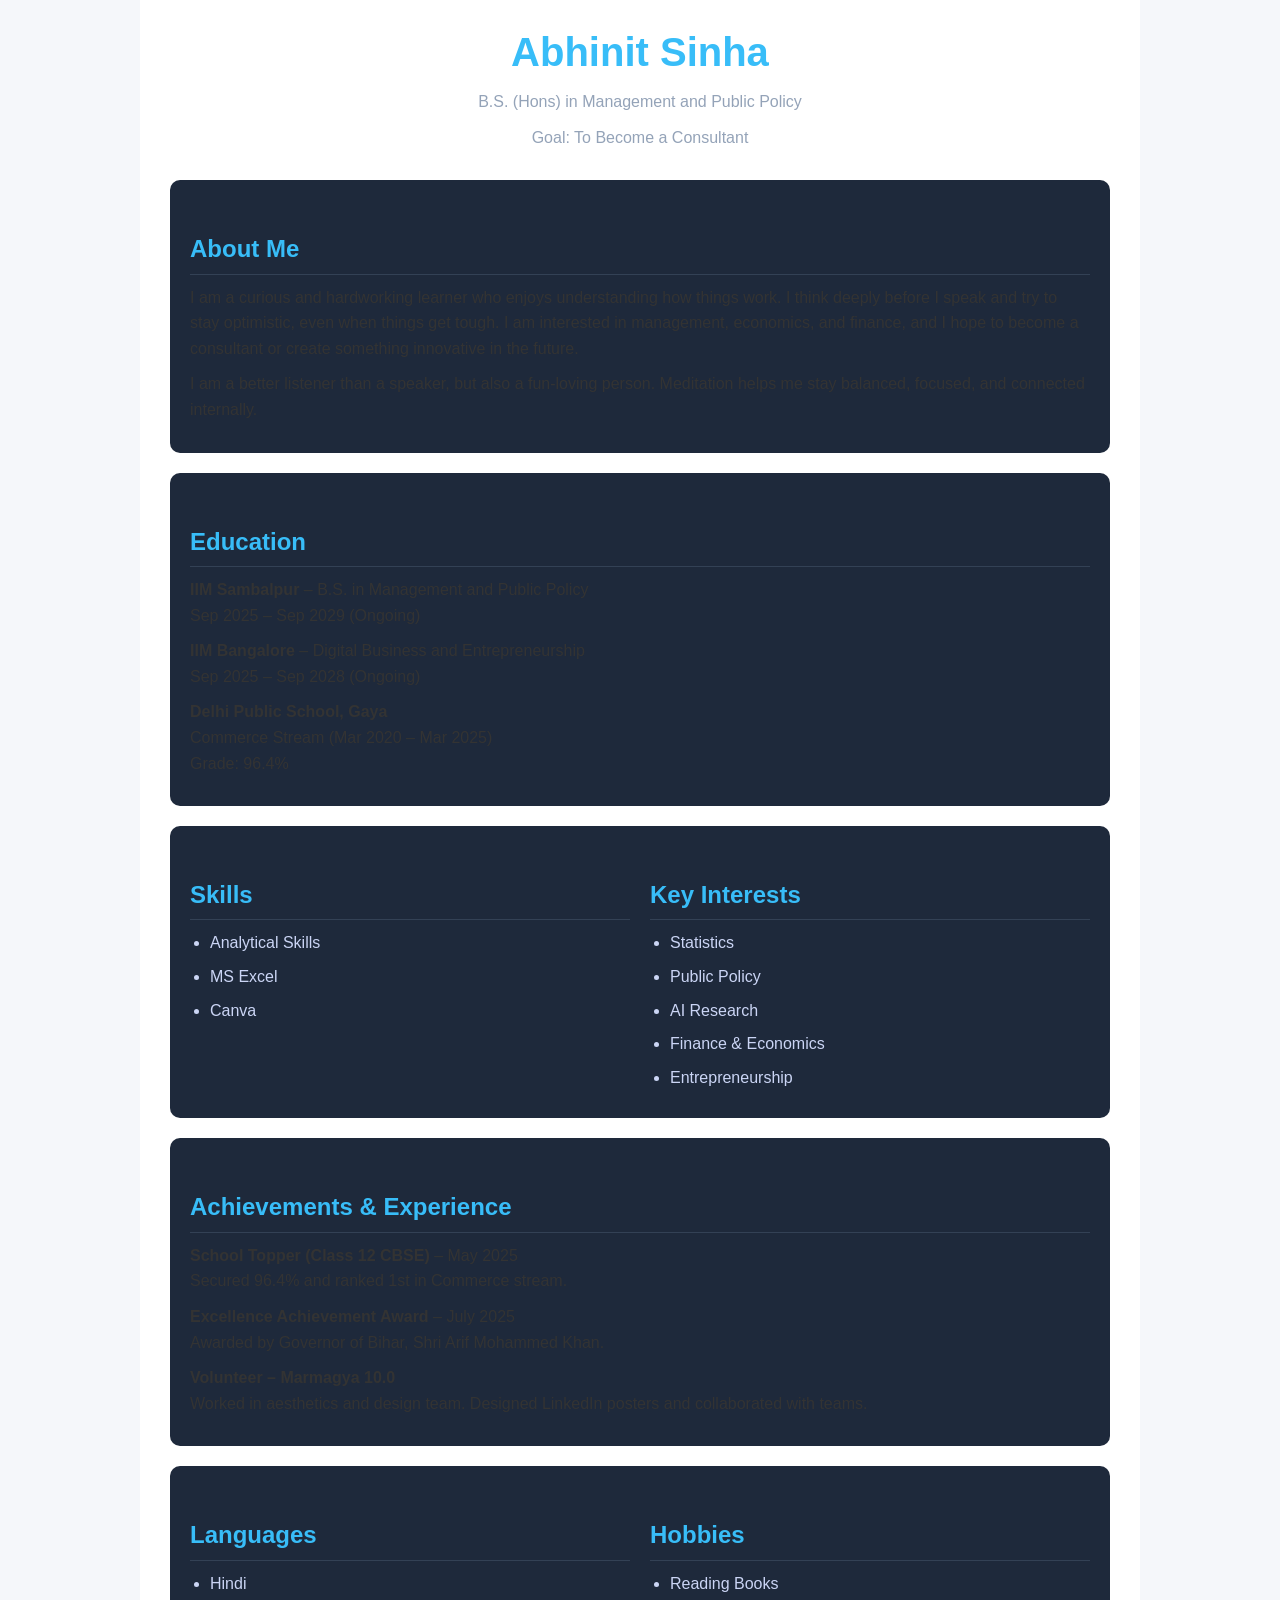
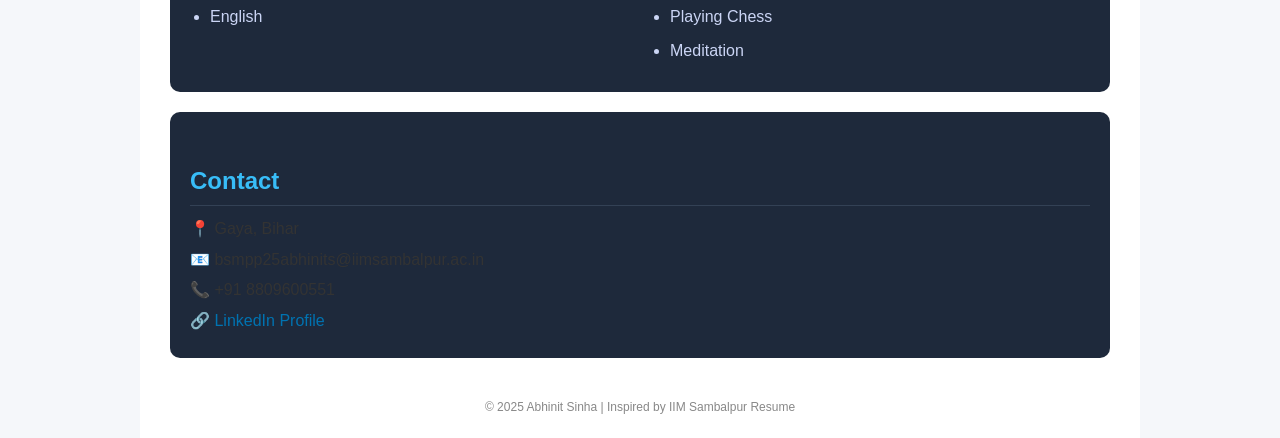
==== index.html @ 4be1e7f5 "Update index.html" ====
<!DOCTYPE html>
<html lang="en">
<head>
    <meta charset="UTF-8">
    <meta name="viewport" content="width=device-width, initial-scale=1.0">
    <title>Abhinit Sinha | Resume</title>
    <link rel="stylesheet" href="styles.css">

    <style>
        body {
            font-family: Arial, sans-serif;
            margin: 0;
            background: #f5f7fa;
            color: #333;
        }

        .container {
            max-width: 1000px;
            margin: auto;
            background: white;
            padding: 20px 30px;
        }

        h1 {
            margin-bottom: 5px;
        }

        h2 {
            border-bottom: 2px solid #ddd;
            padding-bottom: 5px;
            margin-top: 30px;
        }

        .header {
            text-align: center;
        }

        .sub-title {
            color: #666;
        }

        .section {
            margin-top: 20px;
        }

        .two-column {
            display: flex;
            justify-content: space-between;
            gap: 20px;
        }

        .box {
            width: 48%;
        }

        ul {
            padding-left: 20px;
        }

        .contact a {
            color: #0073b1;
            text-decoration: none;
        }

        .highlight {
            font-weight: bold;
        }

        .footer {
            text-align: center;
            font-size: 12px;
            margin-top: 40px;
            color: #888;
        }

        @media (max-width: 768px) {
            .two-column {
                flex-direction: column;
            }

            .box {
                width: 100%;
            }
        }
    </style>
</head>

<body>

<div class="container">

    <!-- Header -->
    <div class="header">
        <h1>Abhinit Sinha</h1>
        <p class="sub-title">B.S. (Hons) in Management and Public Policy</p>
        <p class="sub-title">Goal: To Become a Consultant</p>
    </div>

    <!-- About -->
    <div class="section">
        <h2>About Me</h2>
        <p>
            I am a curious and hardworking learner who enjoys understanding how things work.
            I think deeply before I speak and try to stay optimistic, even when things get tough.
            I am interested in management, economics, and finance, and I hope to become a consultant
            or create something innovative in the future.
        </p>
        <p>
            I am a better listener than a speaker, but also a fun-loving person. Meditation helps
            me stay balanced, focused, and connected internally.
        </p>
    </div>

    <!-- Education -->
    <div class="section">
        <h2>Education</h2>

        <p><span class="highlight">IIM Sambalpur</span> – B.S. in Management and Public Policy<br>
        Sep 2025 – Sep 2029 (Ongoing)</p>

        <p><span class="highlight">IIM Bangalore</span> – Digital Business and Entrepreneurship<br>
        Sep 2025 – Sep 2028 (Ongoing)</p>

        <p><span class="highlight">Delhi Public School, Gaya</span><br>
        Commerce Stream (Mar 2020 – Mar 2025)<br>
        Grade: 96.4%</p>
    </div>

    <!-- Skills & Interests -->
    <div class="section two-column">
        <div class="box">
            <h2>Skills</h2>
            <ul>
                <li>Analytical Skills</li>
                <li>MS Excel</li>
                <li>Canva</li>
            </ul>
        </div>

        <div class="box">
            <h2>Key Interests</h2>
            <ul>
                <li>Statistics</li>
                <li>Public Policy</li>
                <li>AI Research</li>
                <li>Finance & Economics</li>
                <li>Entrepreneurship</li>
            </ul>
        </div>
    </div>

    <!-- Achievements -->
    <div class="section">
        <h2>Achievements & Experience</h2>

        <p><span class="highlight">School Topper (Class 12 CBSE)</span> – May 2025<br>
        Secured 96.4% and ranked 1st in Commerce stream.</p>

        <p><span class="highlight">Excellence Achievement Award</span> – July 2025<br>
        Awarded by Governor of Bihar, Shri Arif Mohammed Khan.</p>

        <p><span class="highlight">Volunteer – Marmagya 10.0</span><br>
        Worked in aesthetics and design team. Designed LinkedIn posters and collaborated with teams.</p>
    </div>

    <!-- Languages & Hobbies -->
    <div class="section two-column">
        <div class="box">
            <h2>Languages</h2>
            <ul>
                <li>Hindi</li>
                <li>English</li>
            </ul>
        </div>

        <div class="box">
            <h2>Hobbies</h2>
            <ul>
                <li>Reading Books</li>
                <li>Playing Chess</li>
                <li>Meditation</li>
            </ul>
        </div>
    </div>

    <!-- Contact -->
    <div class="section contact">
        <h2>Contact</h2>
        <p>📍 Gaya, Bihar</p>
        <p>📧 bsmpp25abhinits@iimsambalpur.ac.in</p>
        <p>📞 +91 8809600551</p>
        <p>🔗 <a href="https://www.linkedin.com/in/abhinit-sinha-65035237a" target="_blank">LinkedIn Profile</a></p>
    </div>

    <!-- Footer -->
    <div class="footer">
        © 2025 Abhinit Sinha | Inspired by IIM Sambalpur Resume
    </div>

</div>

</body>
</html>
---- styles.css ----
/* Google Font */
@import url('https://fonts.googleapis.com/css2?family=Poppins:wght@300;400;500;600&display=swap');

/* Reset */
* {
    margin: 0;
    padding: 0;
    box-sizing: border-box;
}

/* Body */
body {
    font-family: 'Poppins', sans-serif;
    background: #0f172a;
    color: #e2e8f0;
    line-height: 1.6;
}

/* Container */
.container {
    max-width: 1000px;
    margin: 40px auto;
    padding: 20px;
}

/* Header */
.header {
    text-align: center;
    margin-bottom: 30px;
}

.header h1 {
    font-size: 40px;
    color: #38bdf8;
}

.header p {
    color: #94a3b8;
}

/* Profile Image */
.profile-pic {
    width: 140px;
    height: 140px;
    border-radius: 50%;
    object-fit: cover;
    margin: 15px auto;
    display: block;
    border: 3px solid #38bdf8;
}

/* Sections */
.section {
    background: #1e293b;
    padding: 20px;
    margin-bottom: 20px;
    border-radius: 10px;
    transition: 0.3s;
}

.section:hover {
    transform: translateY(-4px);
}

/* Section Headings */
.section h2 {
    color: #38bdf8;
    margin-bottom: 10px;
    border-bottom: 1px solid #334155;
    padding-bottom: 5px;
}

/* Text */
p {
    margin-bottom: 10px;
}

/* Lists */
ul {
    padding-left: 20px;
}

ul li {
    margin-bottom: 8px;
    color: #cbd5f5;
}

/* Two column layout */
.two-column {
    display: flex;
    gap: 20px;
    flex-wrap: wrap;
}

.box {
    flex: 1;
    min-width: 250px;
}

/* Skills Tags */
.skills span {
    display: inline-block;
    background: #334155;
    padding: 6px 12px;
    margin: 5px;
    border-radius: 20px;
    font-size: 14px;
    transition: 0.3s;
}

.skills span:hover {
    background: #38bdf8;
    color: black;
}

/* Links */
a {
    color: #38bdf8;
    text-decoration: none;
}

a:hover {
    text-decoration: underline;
}

/* Contact */
.contact p {
    margin-bottom: 5px;
}

/* Footer */
.footer {
    text-align: center;
    margin-top: 30px;
    color: #94a3b8;
    font-size: 14px;
}

/* Responsive */
@media (max-width: 768px) {
    .header h1 {
        font-size: 28px;
    }

    .container {
        padding: 10px;
    }
}
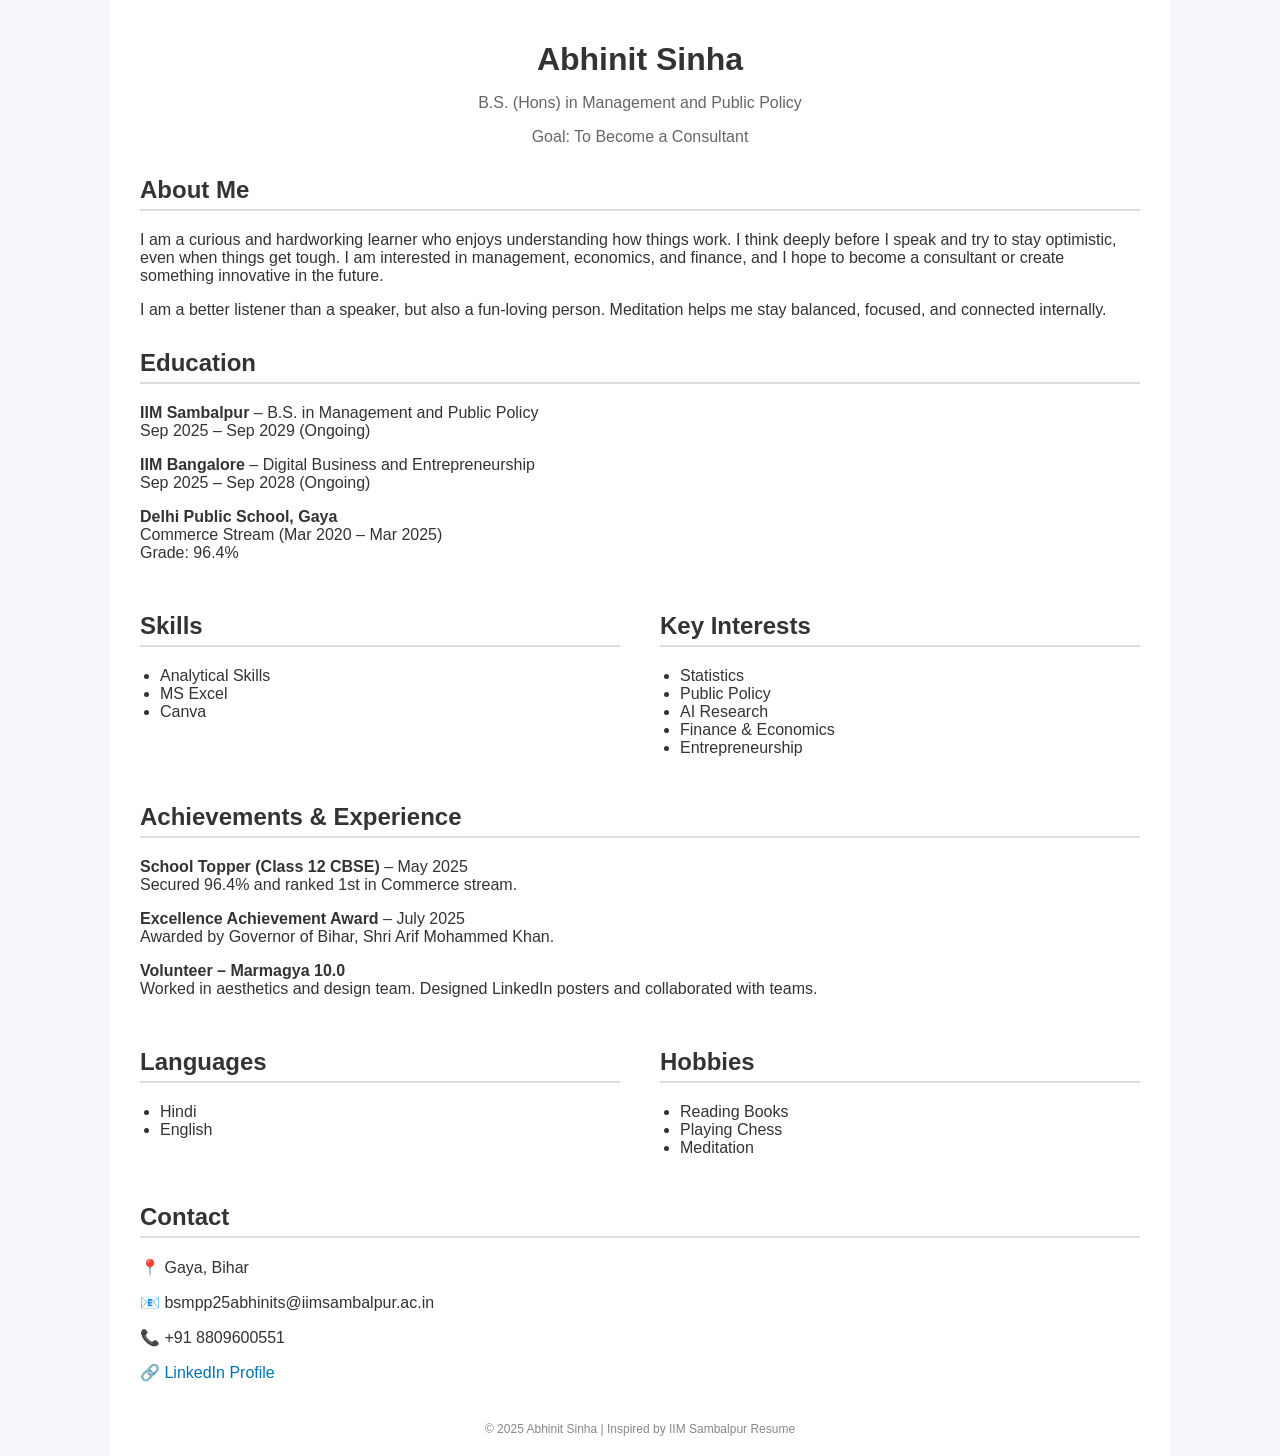
==== commit 7e6e3e71: "Add files via upload change it" ====
--- a/index.html
+++ b/index.html
@@ -4,7 +4,6 @@
     <meta charset="UTF-8">
     <meta name="viewport" content="width=device-width, initial-scale=1.0">
     <title>Abhinit Sinha | Resume</title>
-    <link rel="stylesheet" href="styles.css">
 
     <style>
         body {
@@ -200,4 +199,4 @@
 </div>
 
 </body>
-</html>
+</html>
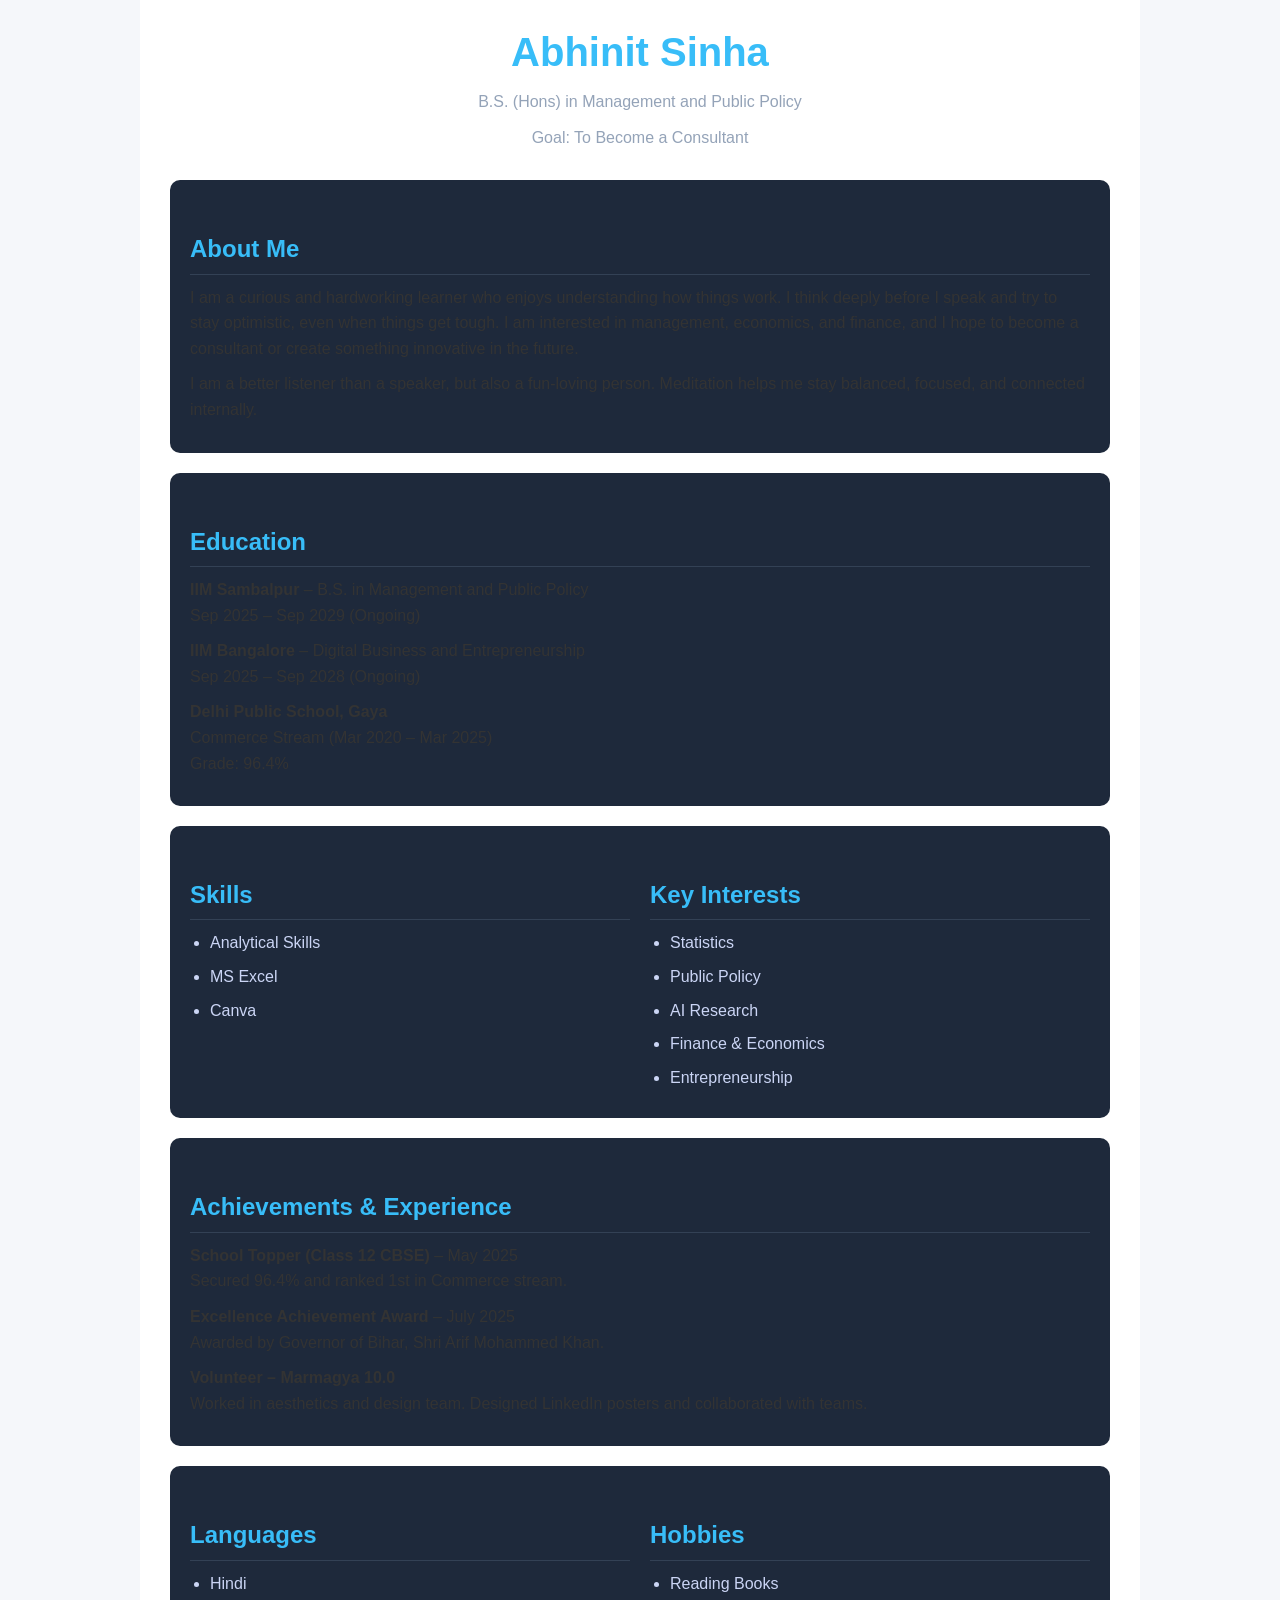
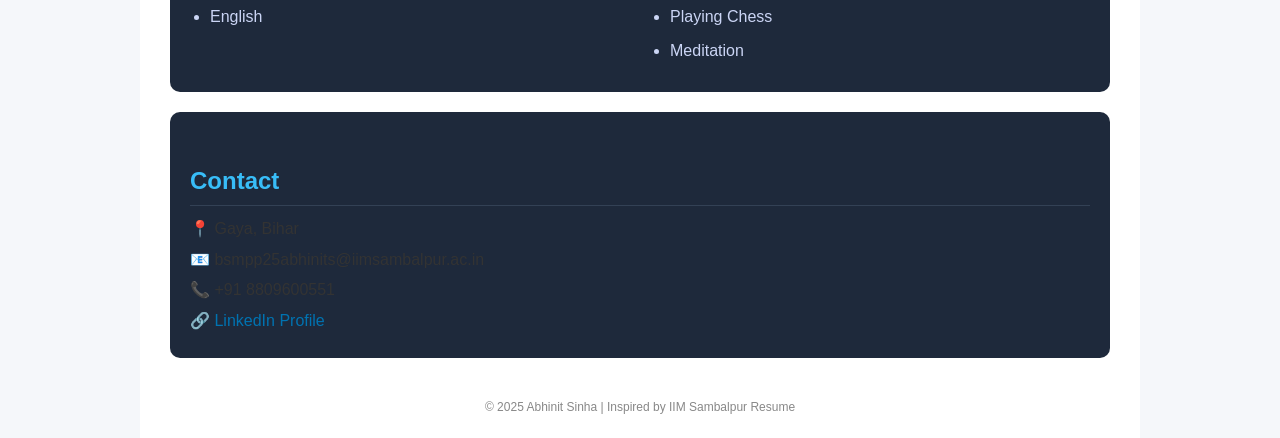
==== commit fcf0e210: "Update index.html to include external stylesheet Added a link to an external stylesheet and ensured " ====
--- a/index.html
+++ b/index.html
@@ -4,6 +4,7 @@
     <meta charset="UTF-8">
     <meta name="viewport" content="width=device-width, initial-scale=1.0">
     <title>Abhinit Sinha | Resume</title>
+    <link rel="stylesheet" href="styles.css">
 
     <style>
         body {
@@ -199,4 +200,4 @@
 </div>
 
 </body>
-</html>+</html>
--- a/styles.css
+++ b/styles.css
@@ -0,0 +1,148 @@
+/* Google Font */
+@import url('https://fonts.googleapis.com/css2?family=Poppins:wght@300;400;500;600&display=swap');
+
+/* Reset */
+* {
+    margin: 0;
+    padding: 0;
+    box-sizing: border-box;
+}
+
+/* Body */
+body {
+    font-family: 'Poppins', sans-serif;
+    background: #0f172a;
+    color: #e2e8f0;
+    line-height: 1.6;
+}
+
+/* Container */
+.container {
+    max-width: 1000px;
+    margin: 40px auto;
+    padding: 20px;
+}
+
+/* Header */
+.header {
+    text-align: center;
+    margin-bottom: 30px;
+}
+
+.header h1 {
+    font-size: 40px;
+    color: #38bdf8;
+}
+
+.header p {
+    color: #94a3b8;
+}
+
+/* Profile Image */
+.profile-pic {
+    width: 140px;
+    height: 140px;
+    border-radius: 50%;
+    object-fit: cover;
+    margin: 15px auto;
+    display: block;
+    border: 3px solid #38bdf8;
+}
+
+/* Sections */
+.section {
+    background: #1e293b;
+    padding: 20px;
+    margin-bottom: 20px;
+    border-radius: 10px;
+    transition: 0.3s;
+}
+
+.section:hover {
+    transform: translateY(-4px);
+}
+
+/* Section Headings */
+.section h2 {
+    color: #38bdf8;
+    margin-bottom: 10px;
+    border-bottom: 1px solid #334155;
+    padding-bottom: 5px;
+}
+
+/* Text */
+p {
+    margin-bottom: 10px;
+}
+
+/* Lists */
+ul {
+    padding-left: 20px;
+}
+
+ul li {
+    margin-bottom: 8px;
+    color: #cbd5f5;
+}
+
+/* Two column layout */
+.two-column {
+    display: flex;
+    gap: 20px;
+    flex-wrap: wrap;
+}
+
+.box {
+    flex: 1;
+    min-width: 250px;
+}
+
+/* Skills Tags */
+.skills span {
+    display: inline-block;
+    background: #334155;
+    padding: 6px 12px;
+    margin: 5px;
+    border-radius: 20px;
+    font-size: 14px;
+    transition: 0.3s;
+}
+
+.skills span:hover {
+    background: #38bdf8;
+    color: black;
+}
+
+/* Links */
+a {
+    color: #38bdf8;
+    text-decoration: none;
+}
+
+a:hover {
+    text-decoration: underline;
+}
+
+/* Contact */
+.contact p {
+    margin-bottom: 5px;
+}
+
+/* Footer */
+.footer {
+    text-align: center;
+    margin-top: 30px;
+    color: #94a3b8;
+    font-size: 14px;
+}
+
+/* Responsive */
+@media (max-width: 768px) {
+    .header h1 {
+        font-size: 28px;
+    }
+
+    .container {
+        padding: 10px;
+    }
+}
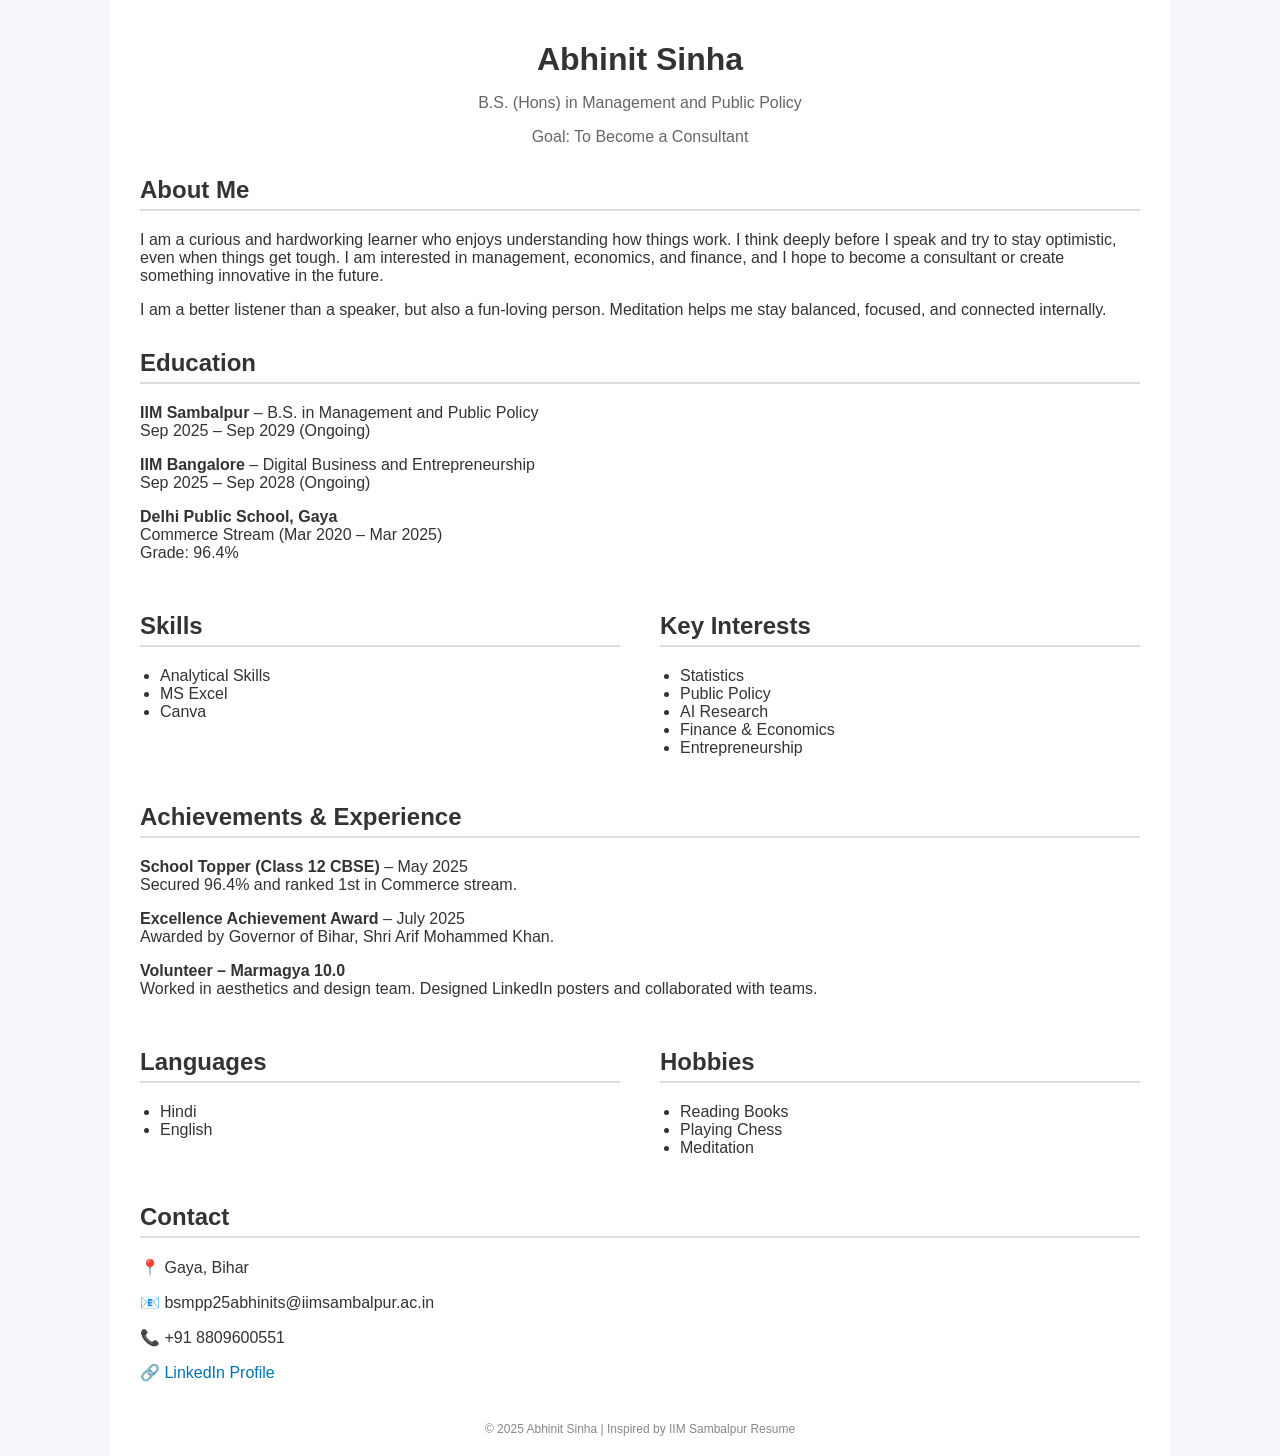
==== commit 276cafd2: "Add files via upload" ====
--- a/index.html
+++ b/index.html
@@ -4,7 +4,6 @@
     <meta charset="UTF-8">
     <meta name="viewport" content="width=device-width, initial-scale=1.0">
     <title>Abhinit Sinha | Resume</title>
-    <link rel="stylesheet" href="styles.css">
 
     <style>
         body {
@@ -200,4 +199,4 @@
 </div>
 
 </body>
-</html>
+</html>
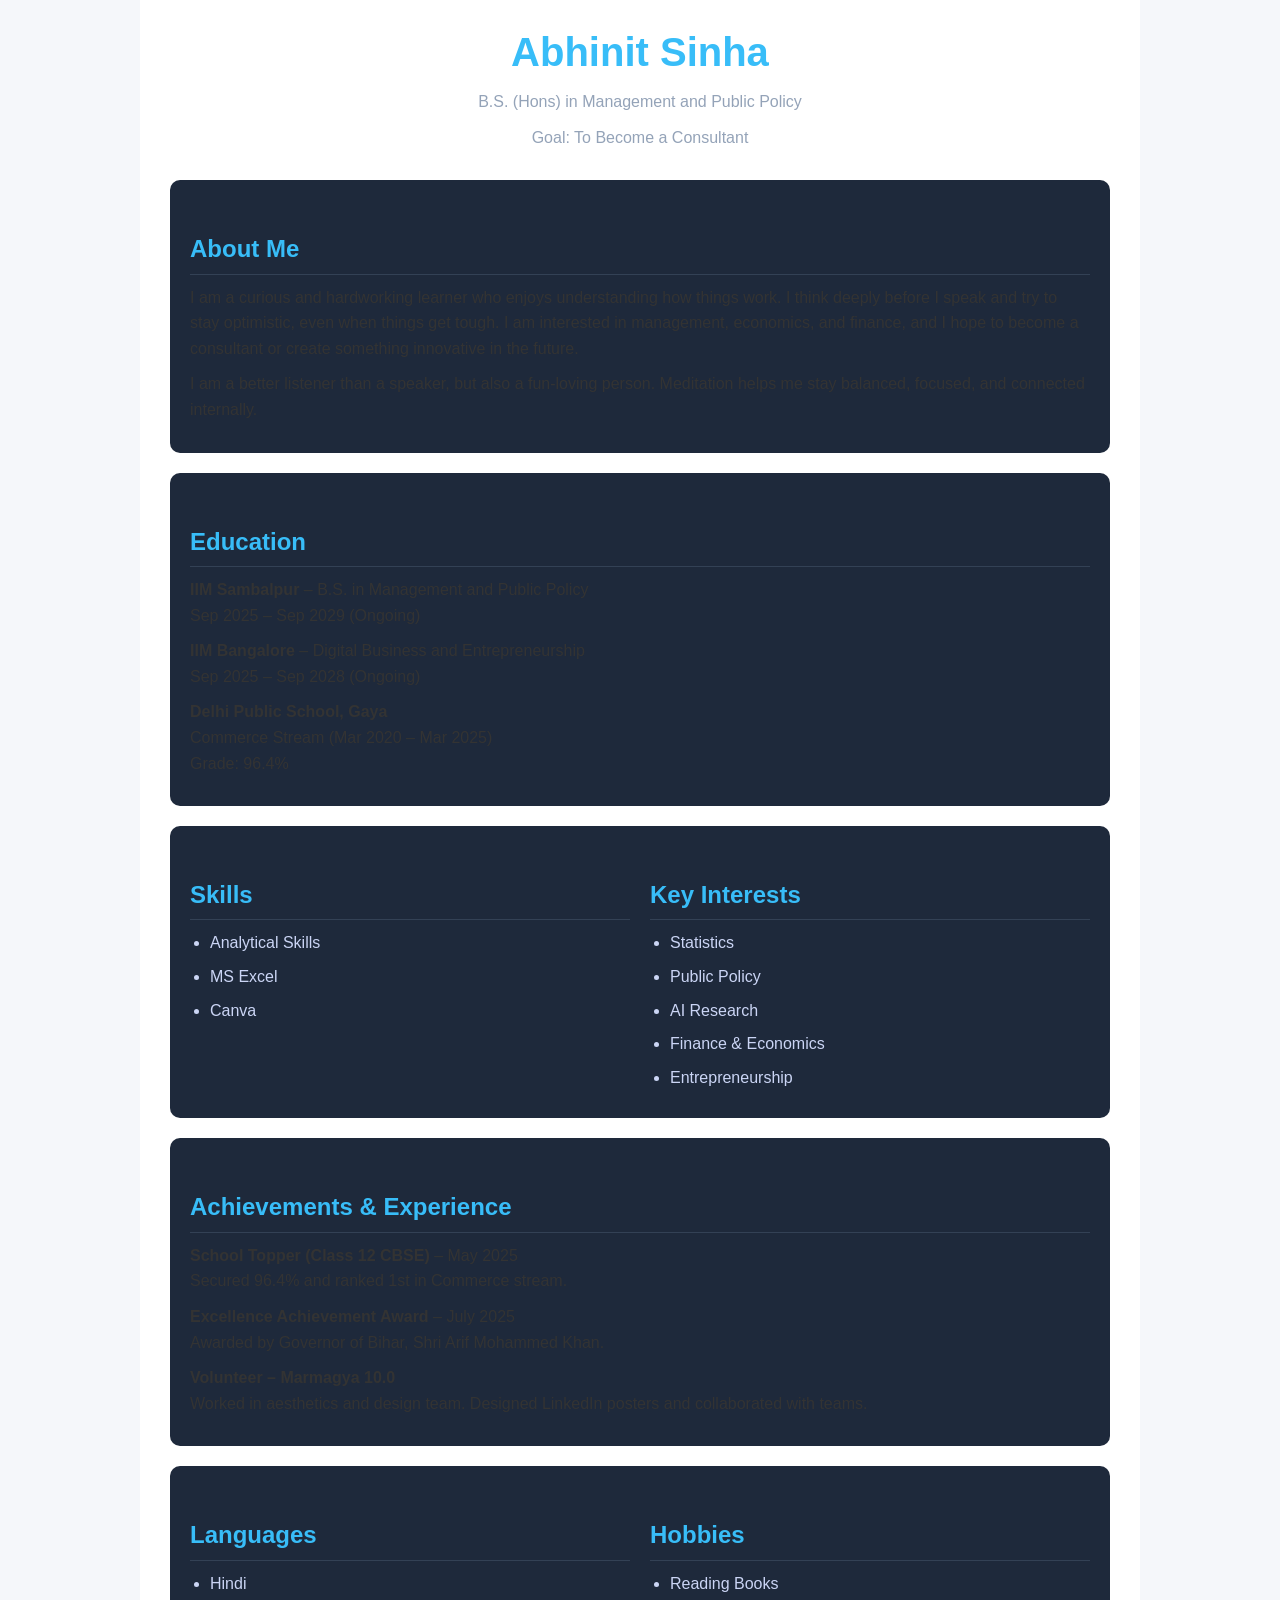
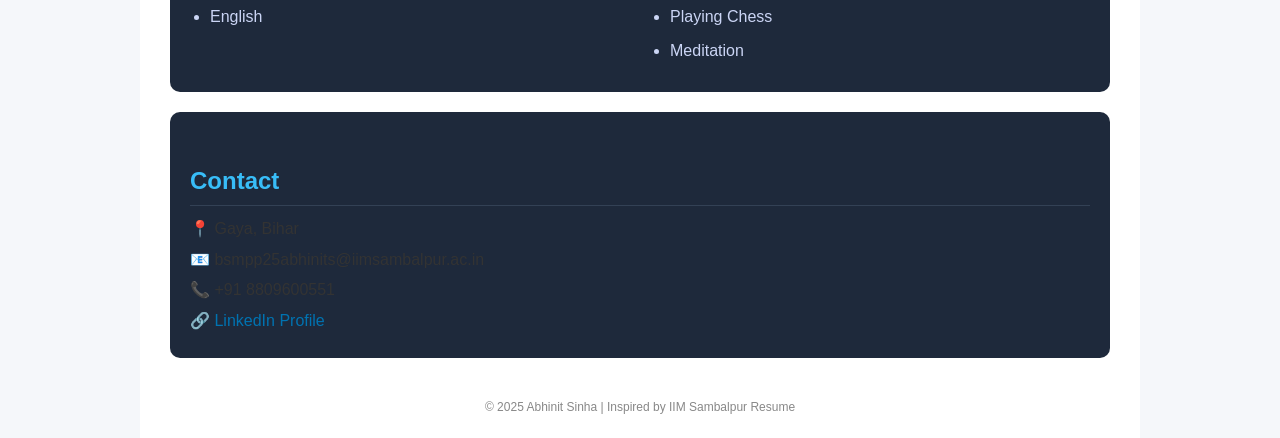
==== commit 0f011bfc: "Update index.html" ====
--- a/index.html
+++ b/index.html
@@ -4,6 +4,7 @@
     <meta charset="UTF-8">
     <meta name="viewport" content="width=device-width, initial-scale=1.0">
     <title>Abhinit Sinha | Resume</title>
+    <link rel="stylesheet" href="styles.css">
 
     <style>
         body {
@@ -199,4 +200,4 @@
 </div>
 
 </body>
-</html>+</html>
--- a/styles.css
+++ b/styles.css
@@ -0,0 +1,148 @@
+/* Google Font */
+@import url('https://fonts.googleapis.com/css2?family=Poppins:wght@300;400;500;600&display=swap');
+
+/* Reset */
+* {
+    margin: 0;
+    padding: 0;
+    box-sizing: border-box;
+}
+
+/* Body */
+body {
+    font-family: 'Poppins', sans-serif;
+    background: #0f172a;
+    color: #e2e8f0;
+    line-height: 1.6;
+}
+
+/* Container */
+.container {
+    max-width: 1000px;
+    margin: 40px auto;
+    padding: 20px;
+}
+
+/* Header */
+.header {
+    text-align: center;
+    margin-bottom: 30px;
+}
+
+.header h1 {
+    font-size: 40px;
+    color: #38bdf8;
+}
+
+.header p {
+    color: #94a3b8;
+}
+
+/* Profile Image */
+.profile-pic {
+    width: 140px;
+    height: 140px;
+    border-radius: 50%;
+    object-fit: cover;
+    margin: 15px auto;
+    display: block;
+    border: 3px solid #38bdf8;
+}
+
+/* Sections */
+.section {
+    background: #1e293b;
+    padding: 20px;
+    margin-bottom: 20px;
+    border-radius: 10px;
+    transition: 0.3s;
+}
+
+.section:hover {
+    transform: translateY(-4px);
+}
+
+/* Section Headings */
+.section h2 {
+    color: #38bdf8;
+    margin-bottom: 10px;
+    border-bottom: 1px solid #334155;
+    padding-bottom: 5px;
+}
+
+/* Text */
+p {
+    margin-bottom: 10px;
+}
+
+/* Lists */
+ul {
+    padding-left: 20px;
+}
+
+ul li {
+    margin-bottom: 8px;
+    color: #cbd5f5;
+}
+
+/* Two column layout */
+.two-column {
+    display: flex;
+    gap: 20px;
+    flex-wrap: wrap;
+}
+
+.box {
+    flex: 1;
+    min-width: 250px;
+}
+
+/* Skills Tags */
+.skills span {
+    display: inline-block;
+    background: #334155;
+    padding: 6px 12px;
+    margin: 5px;
+    border-radius: 20px;
+    font-size: 14px;
+    transition: 0.3s;
+}
+
+.skills span:hover {
+    background: #38bdf8;
+    color: black;
+}
+
+/* Links */
+a {
+    color: #38bdf8;
+    text-decoration: none;
+}
+
+a:hover {
+    text-decoration: underline;
+}
+
+/* Contact */
+.contact p {
+    margin-bottom: 5px;
+}
+
+/* Footer */
+.footer {
+    text-align: center;
+    margin-top: 30px;
+    color: #94a3b8;
+    font-size: 14px;
+}
+
+/* Responsive */
+@media (max-width: 768px) {
+    .header h1 {
+        font-size: 28px;
+    }
+
+    .container {
+        padding: 10px;
+    }
+}
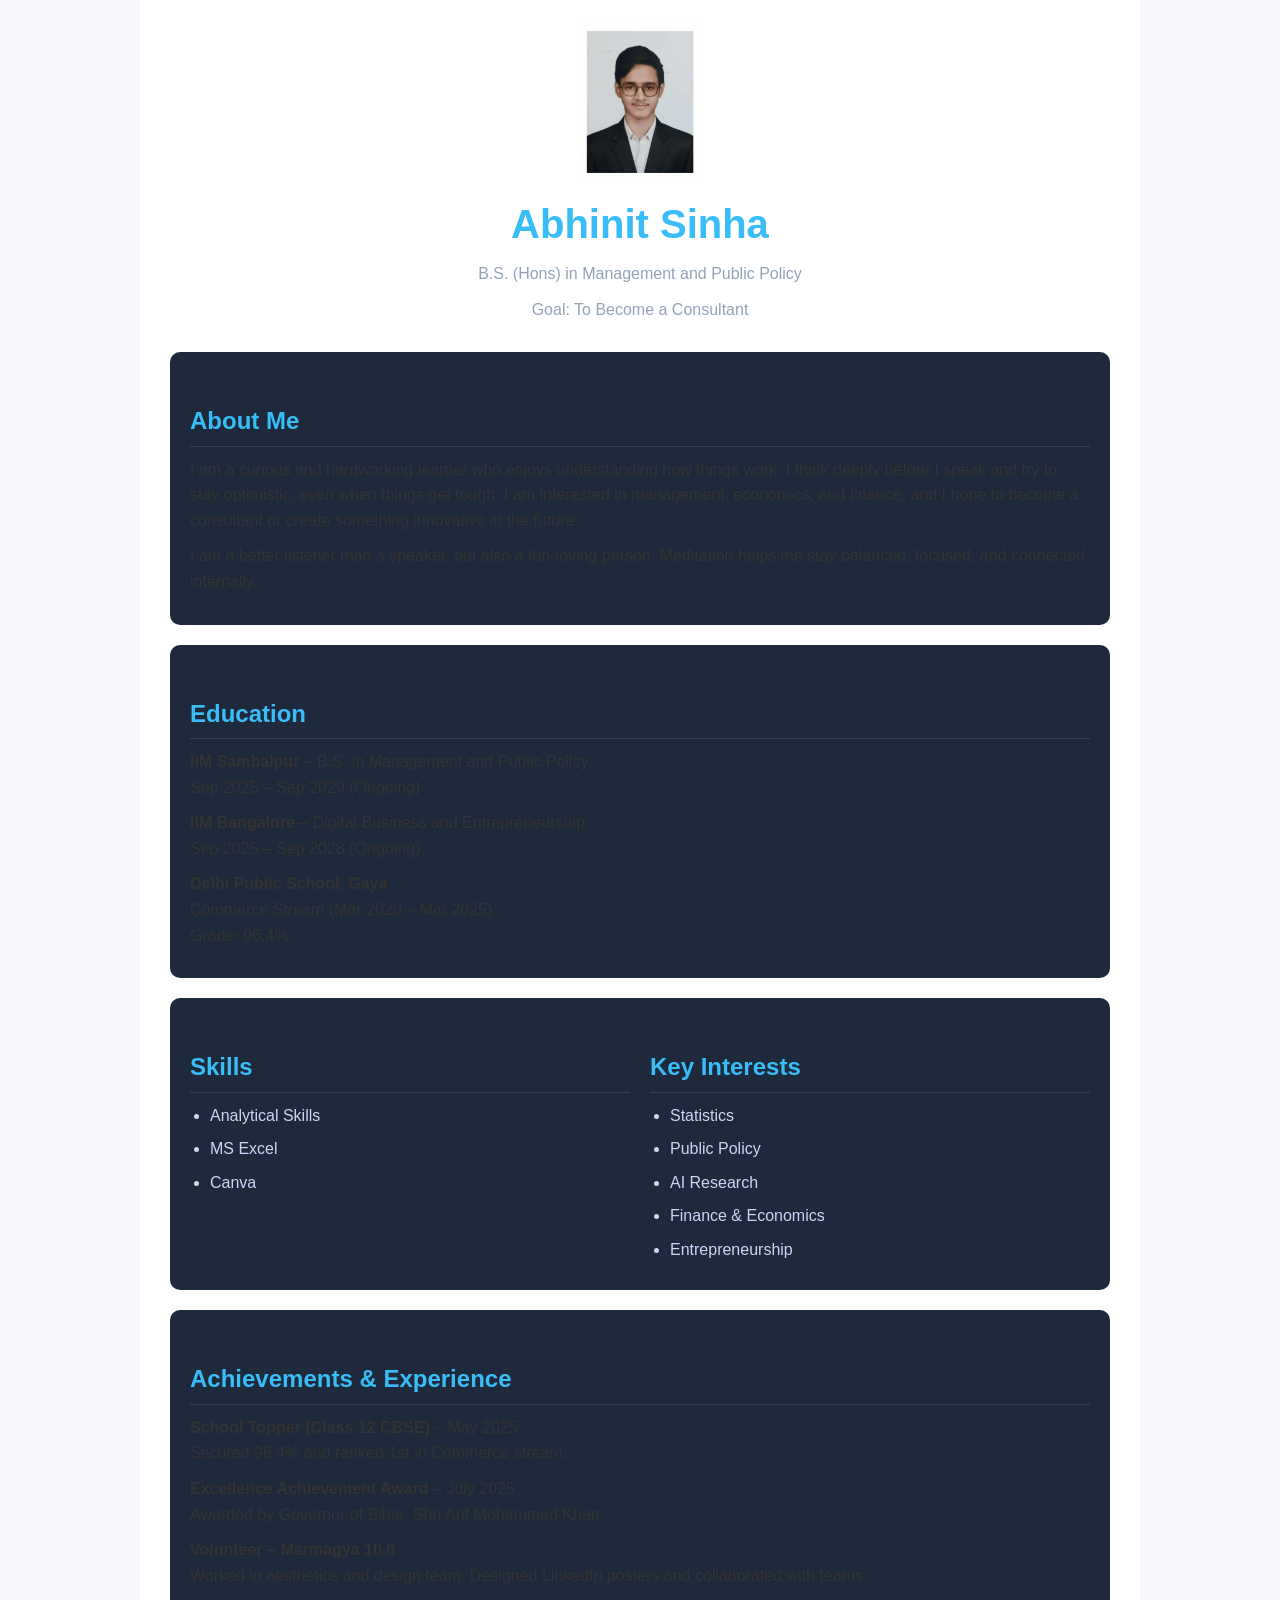
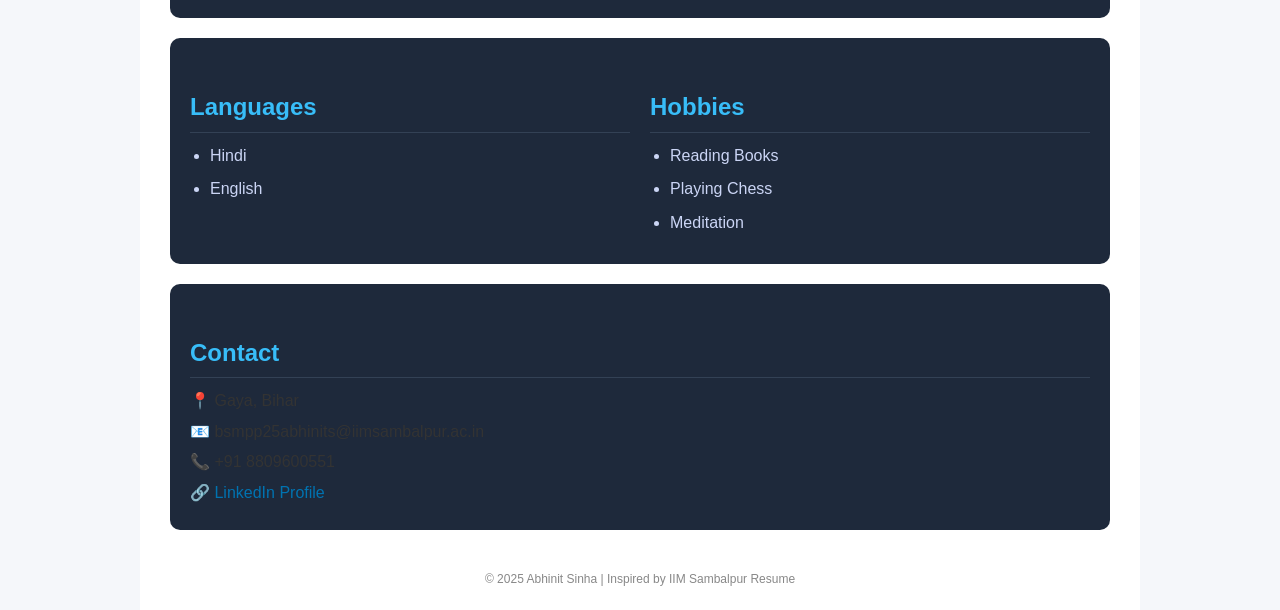
==== commit a5ba5cd5: "Update index.html" ====
--- a/index.html
+++ b/index.html
@@ -91,6 +91,7 @@
 
     <!-- Header -->
     <div class="header">
+           <img src="professional photo.png" alt="Abhinit Sinha" width="120">
         <h1>Abhinit Sinha</h1>
         <p class="sub-title">B.S. (Hons) in Management and Public Policy</p>
         <p class="sub-title">Goal: To Become a Consultant</p>
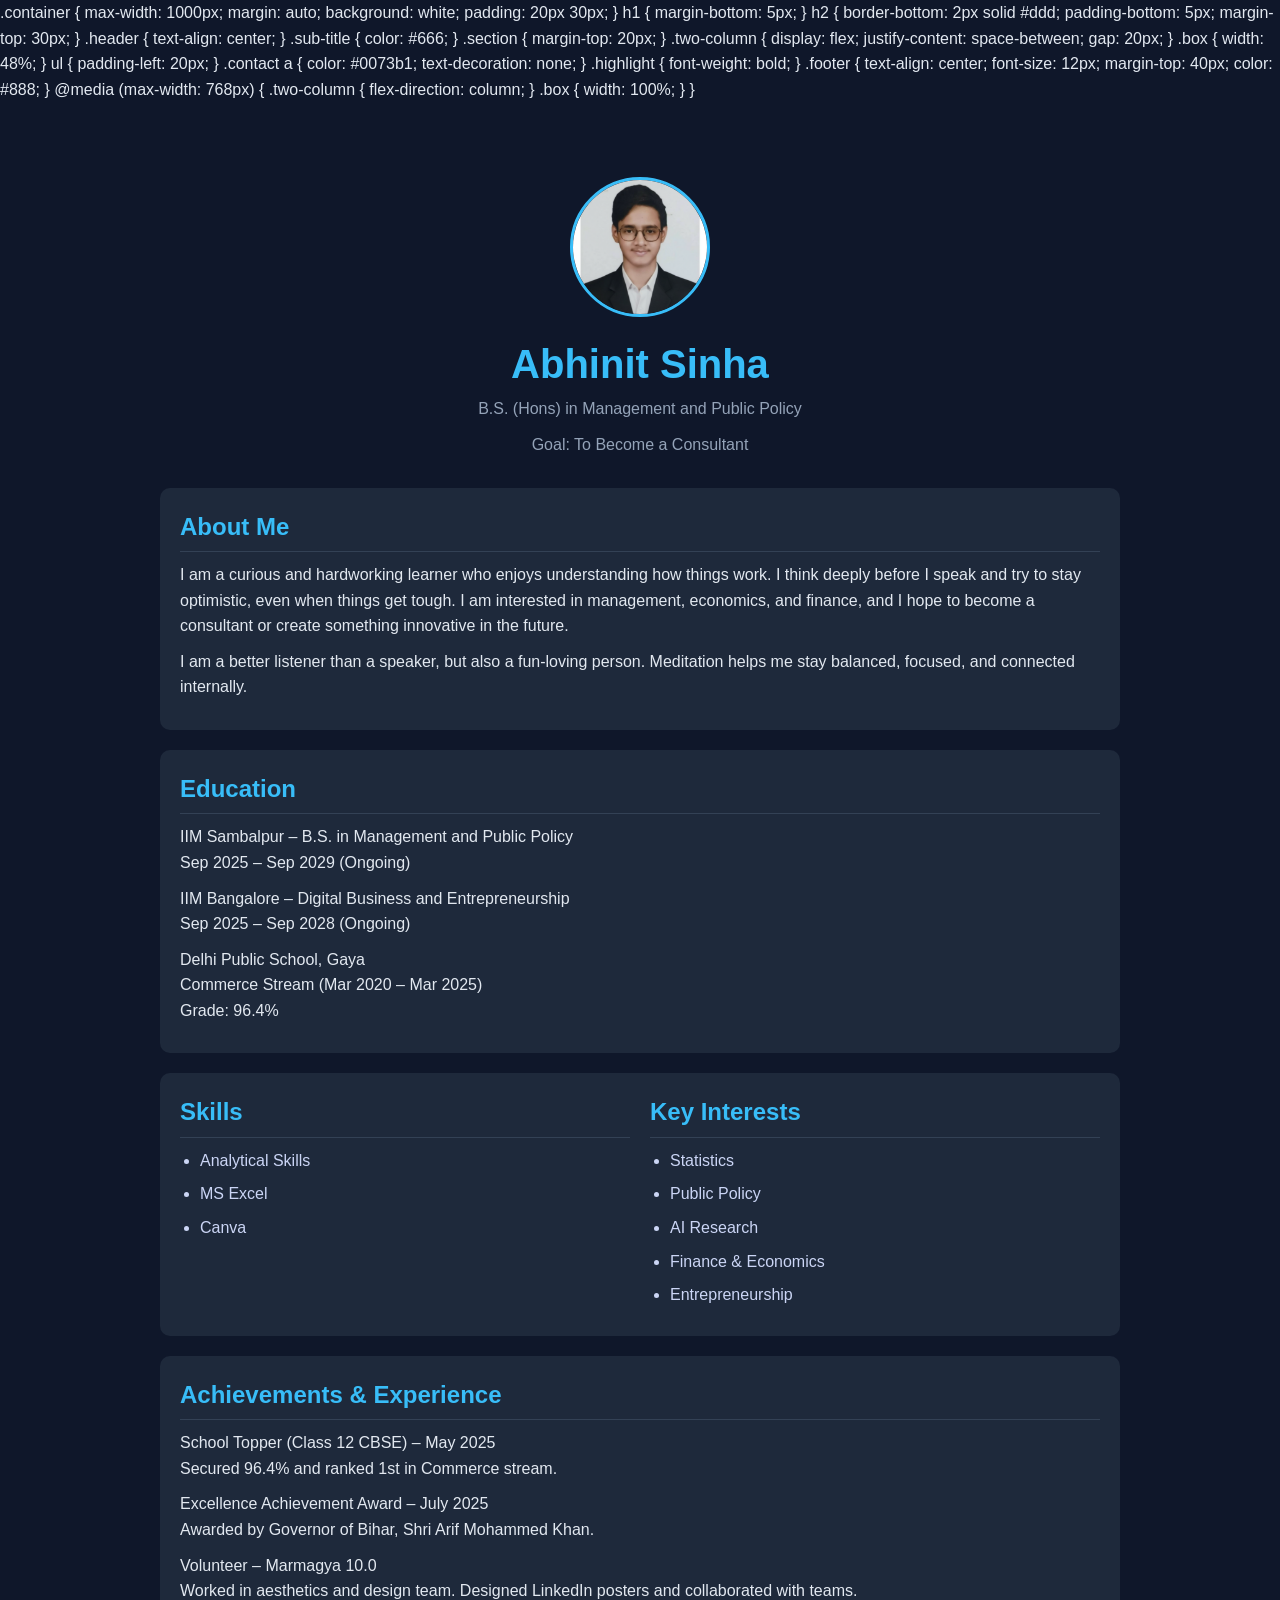
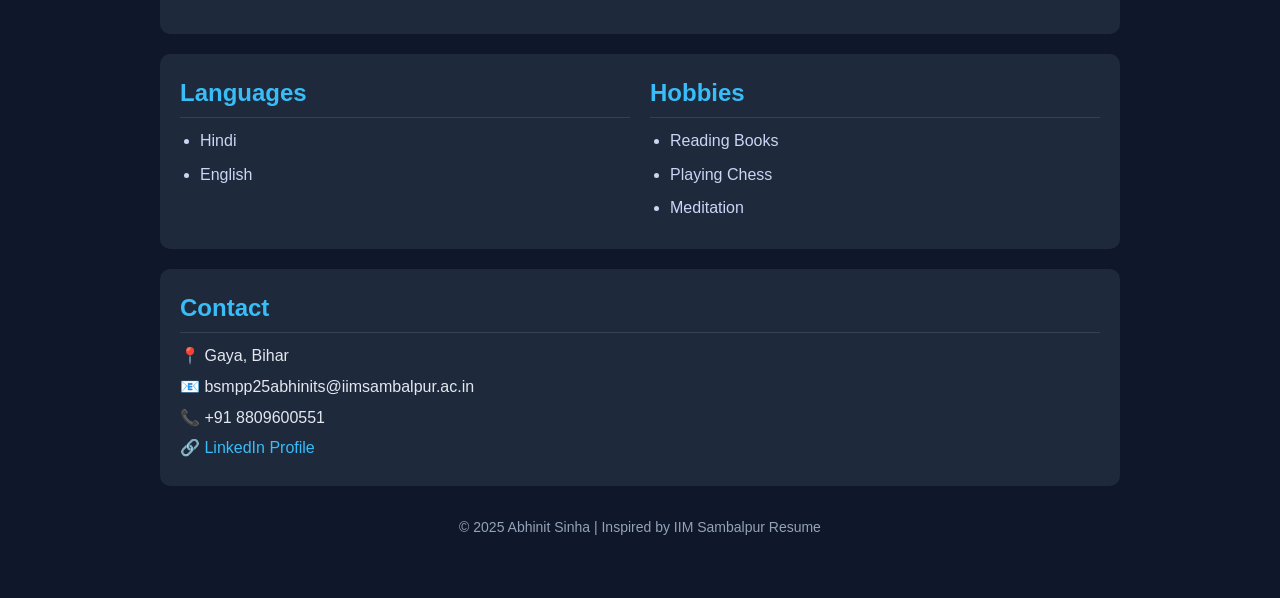
==== commit 9e50ac1e: "Refactor index.html structure and styles" ====
--- a/index.html
+++ b/index.html
@@ -6,13 +6,6 @@
     <title>Abhinit Sinha | Resume</title>
     <link rel="stylesheet" href="styles.css">
 
-    <style>
-        body {
-            font-family: Arial, sans-serif;
-            margin: 0;
-            background: #f5f7fa;
-            color: #333;
-        }
 
         .container {
             max-width: 1000px;
@@ -91,7 +84,7 @@
 
     <!-- Header -->
     <div class="header">
-           <img src="professional photo.png" alt="Abhinit Sinha" width="120">
+      <img src="professional photo.png" alt="Abhinit Sinha" class="profile-pic">
         <h1>Abhinit Sinha</h1>
         <p class="sub-title">B.S. (Hons) in Management and Public Policy</p>
         <p class="sub-title">Goal: To Become a Consultant</p>
--- a/styles.css
+++ b/styles.css
@@ -145,4 +145,4 @@
     .container {
         padding: 10px;
     }
-}+}
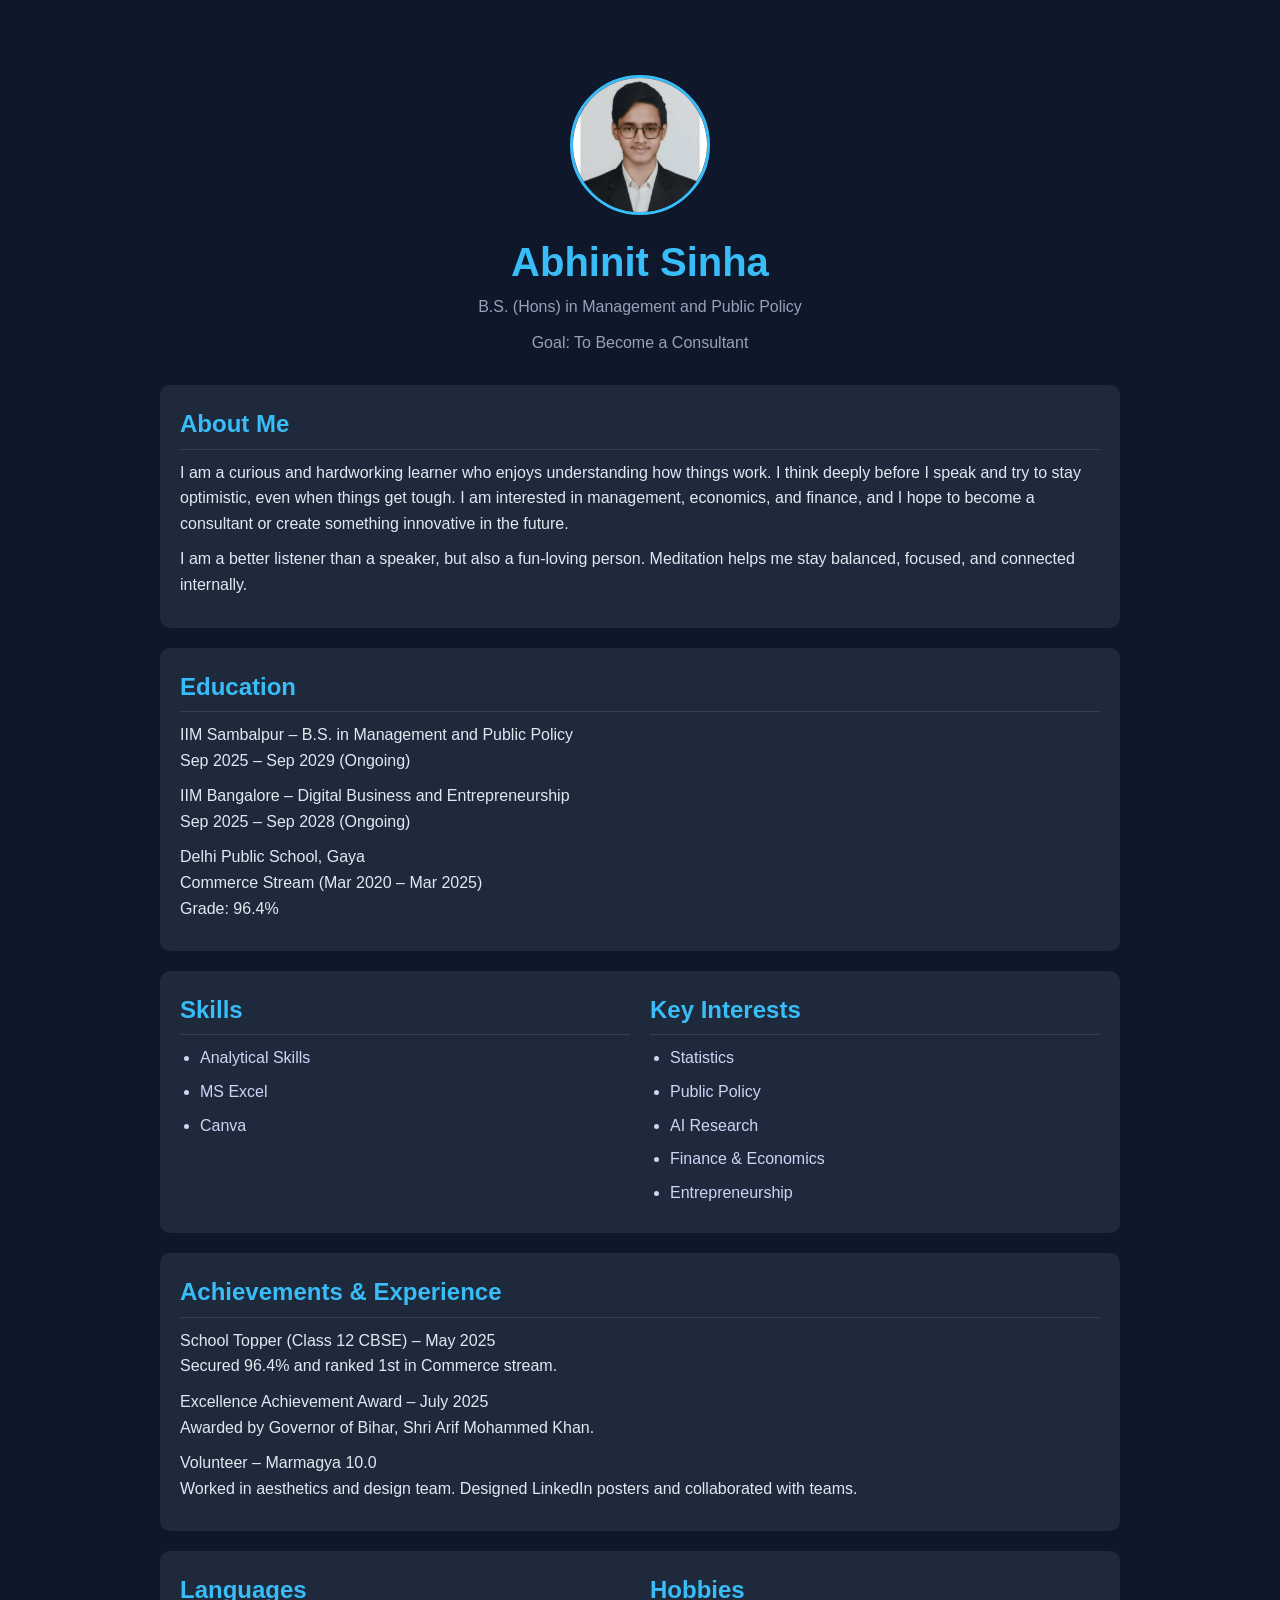
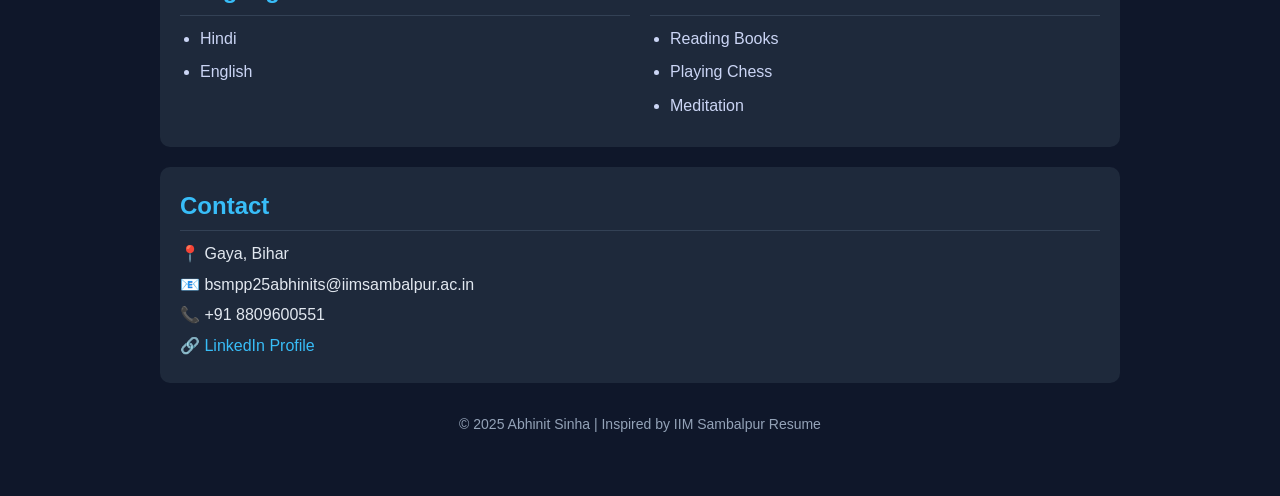
==== commit c41f21c2: "Fix HTML structure and formatting issues" ====
--- a/index.html
+++ b/index.html
@@ -7,75 +7,7 @@
     <link rel="stylesheet" href="styles.css">
 
 
-        .container {
-            max-width: 1000px;
-            margin: auto;
-            background: white;
-            padding: 20px 30px;
-        }
-
-        h1 {
-            margin-bottom: 5px;
-        }
-
-        h2 {
-            border-bottom: 2px solid #ddd;
-            padding-bottom: 5px;
-            margin-top: 30px;
-        }
-
-        .header {
-            text-align: center;
-        }
-
-        .sub-title {
-            color: #666;
-        }
-
-        .section {
-            margin-top: 20px;
-        }
-
-        .two-column {
-            display: flex;
-            justify-content: space-between;
-            gap: 20px;
-        }
-
-        .box {
-            width: 48%;
-        }
-
-        ul {
-            padding-left: 20px;
-        }
-
-        .contact a {
-            color: #0073b1;
-            text-decoration: none;
-        }
-
-        .highlight {
-            font-weight: bold;
-        }
-
-        .footer {
-            text-align: center;
-            font-size: 12px;
-            margin-top: 40px;
-            color: #888;
-        }
-
-        @media (max-width: 768px) {
-            .two-column {
-                flex-direction: column;
-            }
-
-            .box {
-                width: 100%;
-            }
-        }
-    </style>
+        
 </head>
 
 <body>
